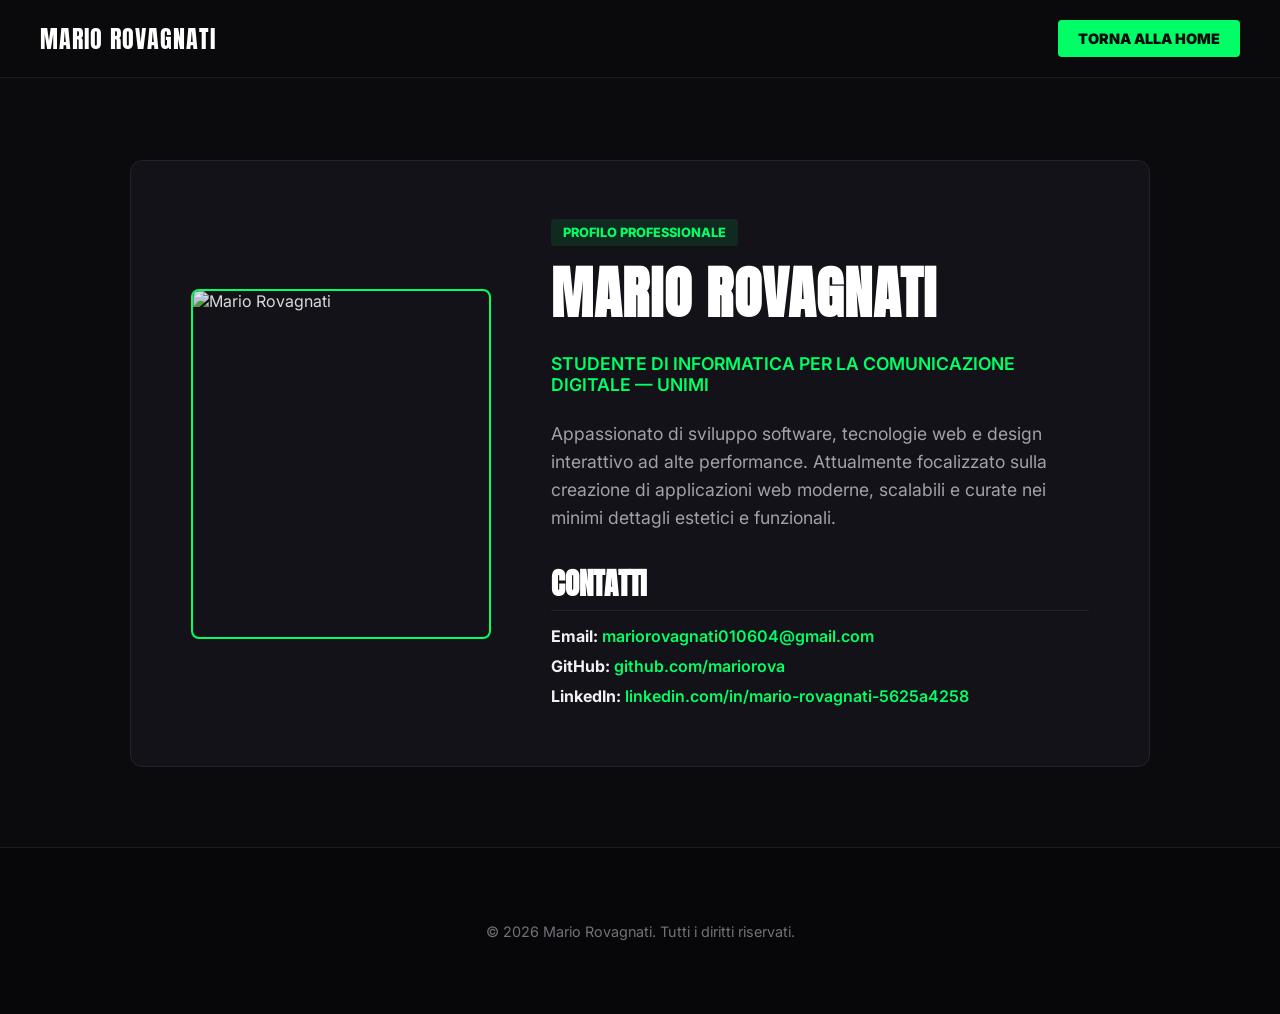
==== contatti.html @ 54898e25 "Aggiunta pagina contatti e CV dedicata" ====
<!DOCTYPE html>
<html lang="it">

<head>
    <meta charset="UTF-8">
    <meta name="viewport" content="width=device-width, initial-scale=1.0">
    <title>Mario Rovagnati — Chi Sono & Contatti</title>
    <link rel="stylesheet" href="style.css">
</head>

<body>

    <!-- Navbar fissa con il tasto per tornare alla Home -->
    <header class="nav-bar">
        <div class="logo">MARIO ROVAGNATI</div>
        <div class="nav-links">
            <a href="index.html" class="cta-btn">Torna alla Home</a>
        </div>
    </header>

    <!-- Sezione Profilo & CV -->
    <section class="contact-hero">
        <div class="profile-container">
            <!-- Inserisci qui il link della tua foto o il percorso (es. assets/mia-foto.jpg) -->
            <div class="profile-img-box">
                <img src="https://images.unsplash.com/photo-1534528741775-53994a69daeb?q=80&w=600&auto=format&fit=crop"
                    alt="Mario Rovagnati" class="profile-img">
            </div>

            <div class="profile-info-box">
                <span class="tag">Profilo Professionale</span>
                <h1>Mario Rovagnati</h1>
                <p class="subtitle">Studente di Informatica per la Comunicazione Digitale — UNIMI</p>

                <div class="bio-text">
                    <p>Appassionato di sviluppo software, tecnologie web e design interattivo ad alte performance.
                        Attualmente focalizzato sulla creazione di applicazioni web moderne, scalabili e curate nei
                        minimi dettagli estetici e funzionali.</p>
                </div>

                <div class="contact-details">
                    <h3>Contatti</h3>
                    <ul class="contact-list">
                        <li><strong>Email:</strong> <a
                                href="mailto:mariorovagnati010604@gmail.com">mariorovagnati010604@gmail.com</a></li>
                        <li><strong>GitHub:</strong> <a href="https://github.com/mariorova"
                                target="_blank">github.com/mariorova</a></li>
                        <li><strong>LinkedIn:</strong> <a href="https://linkedin.com/in/mario-rovagnati-5625a4258/"
                                target="_blank">linkedin.com/in/mario-rovagnati-5625a4258</a></li>
                    </ul>
                </div>
            </div>
        </div>
    </section>

    <!-- Footer -->
    <footer>
        <p>© 2026 Mario Rovagnati. Tutti i diritti riservati.</p>
    </footer>

</body>

</html>
---- style.css ----
@import url('https://fonts.googleapis.com/css2?family=Anton&family=Inter:wght@400;600;900&display=swap');

* {
    box-sizing: border-box;
}

body {
    font-family: 'Inter', sans-serif;
    background-color: #0b0b0e;
    color: #f1f1f3;
    margin: 0;
    padding: 0;
    overflow-x: hidden;
}

/* Navbar fissa in alto */
.nav-bar {
    display: flex;
    justify-content: space-between;
    align-items: center;
    padding: 20px 40px;
    background: rgba(11, 11, 14, 0.9);
    backdrop-filter: blur(10px);
    position: fixed;
    width: 100%;
    top: 0;
    z-index: 1000;
    border-bottom: 1px solid #1a1a22;
}

.logo {
    font-family: 'Anton', sans-serif;
    font-size: 1.5rem;
    letter-spacing: 1px;
    color: #ffffff;
}

.nav-links {
    display: flex;
    align-items: center;
    gap: 30px;
}

.nav-links a {
    color: #a1a1aa;
    text-decoration: none;
    font-weight: 600;
    font-size: 0.9rem;
    position: relative;
    transition: color 0.25s ease, transform 0.25s ease;
}

.nav-links a:hover {
    color: #00ff66 !important;
    transform: translateY(-2px);
}

.cta-btn {
    background-color: #00ff66;
    color: #0b0b0e !important;
    padding: 10px 20px;
    border-radius: 4px;
    font-weight: 900 !important;
    text-transform: uppercase;
    transition: background-color 0.2s ease, transform 0.2s ease, box-shadow 0.2s ease;
}

.cta-btn:hover {
    background-color: #ffffff;
    transform: scale(1.05);
    box-shadow: 0 0 15px rgba(0, 255, 102, 0.4);
}

/* Sezione Hero */
.hero {
    padding: 180px 40px 60px 40px;
    max-width: 1200px;
    margin: 0 auto;
    text-align: center;
    /* <-- QUESTO CENTRA TUTTO IL TESTO NELLA HERO (TITOLO E SCRITTA VERDE) */
}

.hero h1 {
    font-family: 'Anton', sans-serif;
    font-size: 5.5rem;
    line-height: 0.95;
    text-transform: uppercase;
    color: #ffffff;
    margin-bottom: 20px;
    letter-spacing: -1px;
}

.hero p {
    font-size: 1.3rem;
    color: #00ff66;
    font-weight: 600;
    text-transform: uppercase;
    letter-spacing: 1px;
    text-align: center;
    /* <-- Centra solo la scritta verde */
}

/* Sezione Immagine con contorno e transizione dezoom */
.image-scroll-section {
    max-width: 1200px;
    margin: 60px auto;
    padding: 0 40px;
    overflow: hidden;
}

.image-container {
    position: relative;
    border-radius: 12px;
    overflow: hidden;
    border: 2px solid #22222f;
    background-color: #121218;
    transform: scale(1.2);
    transition: transform 0.1s ease-out;
}

.contoured-image {
    width: 100%;
    height: 450px;
    object-fit: cover;
    display: block;
    filter: brightness(0.8);
}

.image-caption {
    position: absolute;
    bottom: 0;
    left: 0;
    width: 100%;
    padding: 40px;
    background: linear-gradient(0deg, rgba(11, 11, 14, 0.95) 0%, rgba(11, 11, 14, 0) 100%);
    text-align: center;
}

.magic-title {
    font-family: 'Anton', sans-serif;
    font-size: 2.8rem;
    color: #ffffff;
    text-transform: uppercase;
    margin: 0 0 10px 0;
    opacity: 0;
    transform: scale(0.8);
    transition: transform 0.1s ease-out, opacity 0.1s ease-out;
    letter-spacing: 1px;
}

.quote-author {
    color: #00ff66;
    font-size: 1rem;
    font-weight: 600;
    text-transform: uppercase;
    letter-spacing: 2px;
    margin: 0;
    opacity: 0.9;
}

/* Sezione Progetti */
.projects-section {
    max-width: 1200px;
    margin: 80px auto 40px auto;
    padding: 0 40px;
}

.projects-section h2 {
    font-family: 'Anton', sans-serif;
    font-size: 3rem;
    text-transform: uppercase;
    margin-bottom: 40px;
    border-bottom: 2px solid #1a1a22;
    padding-bottom: 15px;
}

/* Card Progetti con effetto zoom allo scroll */
.project-card {
    background-color: #121218;
    border: 1px solid #22222f;
    border-radius: 8px;
    padding: 40px;
    margin-bottom: 40px;
    transform: scale(0.85);
    opacity: 0.2;
    transition: transform 0.1s ease-out, opacity 0.2s ease-out, border-color 0.3s ease;
}

.project-card:hover {
    border-color: #00ff66;
}

.tag {
    background-color: rgba(0, 255, 102, 0.1);
    color: #00ff66;
    padding: 6px 12px;
    font-size: 0.8rem;
    font-weight: 800;
    text-transform: uppercase;
    border-radius: 4px;
}

.project-card h3 {
    font-size: 2rem;
    margin: 15px 0 10px 0;
    color: #fff;
}

.project-card p {
    color: #a1a1aa;
    font-size: 1.1rem;
    max-width: 800px;
    margin-bottom: 25px;
}

/* Contenitore flessibile per i link e pulsanti dentro la card */
.project-links {
    display: flex;
    align-items: center;
    gap: 25px;
    margin-top: 15px;
}

.link-arrow {
    color: #00ff66;
    text-decoration: none;
    font-weight: 800;
    text-transform: uppercase;
    letter-spacing: 1px;
    display: inline-block;
    transition: transform 0.25s ease, color 0.25s ease;
}

.link-arrow:hover {
    color: #ffffff !important;
    transform: translateX(5px);
}

/* Stato nascosto iniziale dell'anteprima video */
.hidden-preview {
    display: none !important;
}

/* Stile per il box video a comparsa */
.project-preview {
    width: 100%;
    height: 350px;
    border-radius: 6px;
    overflow: hidden;
    margin-bottom: 25px;
    border: 1px solid #22222f;
    background-color: #050507;
}

.project-preview video {
    width: 100%;
    height: 100%;
    object-fit: contain;
    /* Mostra l'intero video senza tagliarlo */
    display: block;
    background-color: #000000;
}

/* Stile per il pulsante "Visualizza Anteprima" */
.preview-btn {
    background: transparent;
    border: 1px solid #00ff66;
    color: #00ff66;
    padding: 8px 16px;
    font-family: 'Inter', sans-serif;
    font-weight: 800;
    font-size: 0.9rem;
    text-transform: uppercase;
    letter-spacing: 1px;
    border-radius: 4px;
    cursor: pointer;
    transition: all 0.25s ease;
}

.preview-btn:hover {
    background-color: #00ff66;
    color: #0b0b0e;
    transform: translateY(-2px);
    box-shadow: 0 0 15px rgba(0, 255, 102, 0.3);
}

/* Footer */
footer {
    text-align: center;
    padding: 60px;
    background-color: #070709;
    border-top: 1px solid #1a1a22;
    color: #71717a;
    font-size: 0.9rem;
}

footer a {
    color: #00ff66;
    text-decoration: none;
    transition: color 0.25s ease, transform 0.25s ease;
}

footer a:hover {
    color: #ffffff !important;
    transform: translateY(-2px);
}

/* Stile per il menu a tendina nella Navbar */
.menu-container {
    position: relative;
}

/* Pulsante icona menu (stile hamburger moderno) */
.menu-icon-btn {
    background: #121218;
    border: 1px solid #22222f;
    border-radius: 6px;
    width: 45px;
    height: 45px;
    display: flex;
    flex-direction: column;
    justify-content: center;
    align-items: center;
    gap: 6px;
    cursor: pointer;
    transition: all 0.25s ease;
}

.menu-icon-btn span {
    display: block;
    width: 20px;
    height: 2px;
    background-color: #ffffff;
    transition: background-color 0.25s ease;
}

.menu-icon-btn:hover {
    border-color: #00ff66;
}

.menu-icon-btn:hover span {
    background-color: #00ff66;
}

/* Box a tendina nascosto di default */
.dropdown-menu {
    position: absolute;
    top: 55px;
    right: 0;
    background-color: #121218;
    border: 1px solid #22222f;
    border-radius: 8px;
    padding: 15px;
    display: flex;
    flex-direction: column;
    gap: 12px;
    min-width: 200px;
    box-shadow: 0 10px 30px rgba(0, 0, 0, 0.5);
    opacity: 0;
    visibility: hidden;
    transform: translateY(-10px);
    transition: all 0.25s cubic-bezier(0.16, 1, 0.3, 1);
    z-index: 1100;
}

/* Classe attivata via JavaScript per mostrare il menu */
.dropdown-menu.show {
    opacity: 1;
    visibility: visible;
    transform: translateY(0);
}

/* Pulsanti all'interno del menu a tendina */
.menu-item-btn {
    background: #0b0b0e;
    border: 1px solid #22222f;
    color: #ffffff !important;
    padding: 10px 15px;
    text-align: center;
    font-size: 0.9rem;
    font-weight: 700;
    text-transform: uppercase;
    letter-spacing: 1px;
    border-radius: 4px;
    text-decoration: none;
    transition: all 0.25s ease;
    display: block;
}

.menu-item-btn:hover {
    background-color: #00ff66;
    color: #0b0b0e !important;
    border-color: #00ff66;
}

/* Specifico per il pulsante Contattami nel menu */
.cta-menu-btn {
    background-color: #00ff66;
    color: #0b0b0e !important;
    border-color: #00ff66;
}

.cta-menu-btn:hover {
    background-color: #ffffff;
    border-color: #ffffff;
}

/* Stili specifici per la pagina Contatti / CV */
.contact-hero {
    padding: 160px 40px 80px 40px;
    max-width: 1100px;
    margin: 0 auto;
}

.profile-container {
    display: flex;
    gap: 60px;
    align-items: center;
    background-color: #121218;
    border: 1px solid #22222f;
    border-radius: 12px;
    padding: 60px;
}

.profile-img-box {
    flex-shrink: 0;
    width: 300px;
    height: 350px;
    border-radius: 8px;
    overflow: hidden;
    border: 2px solid #00ff66;
}

.profile-img {
    width: 100%;
    height: 100%;
    object-fit: cover;
    filter: brightness(0.9);
}

.profile-info-box h1 {
    font-family: 'Anton', sans-serif;
    font-size: 3.5rem;
    text-transform: uppercase;
    color: #ffffff;
    margin: 10px 0 5px 0;
    letter-spacing: 1px;
}

.profile-info-box .subtitle {
    font-size: 1.1rem;
    color: #00ff66;
    font-weight: 600;
    text-transform: uppercase;
    margin-bottom: 25px;
}

.bio-text p {
    color: #a1a1aa;
    font-size: 1.1rem;
    line-height: 1.6;
    margin-bottom: 30px;
}

.contact-details h3 {
    font-family: 'Anton', sans-serif;
    font-size: 1.8rem;
    text-transform: uppercase;
    color: #ffffff;
    margin-bottom: 15px;
    border-bottom: 1px solid #22222f;
    padding-bottom: 5px;
}

.contact-list {
    list-style: none;
    padding: 0;
    margin: 0;
    display: flex;
    flex-direction: column;
    gap: 10px;
}

.contact-list li {
    color: #f1f1f3;
    font-size: 1rem;
}

.contact-list a {
    color: #00ff66;
    text-decoration: none;
    font-weight: 600;
    transition: color 0.2s ease;
}

.contact-list a:hover {
    color: #ffffff;
    text-decoration: underline;
}

/* Responsive per schermi piccoli */
@media (max-width: 768px) {
    .profile-container {
        flex-direction: column;
        padding: 30px;
        text-align: center;
    }

    .profile-img-box {
        width: 100%;
        height: 300px;
    }

    .contact-list {
        align-items: center;
    }
}
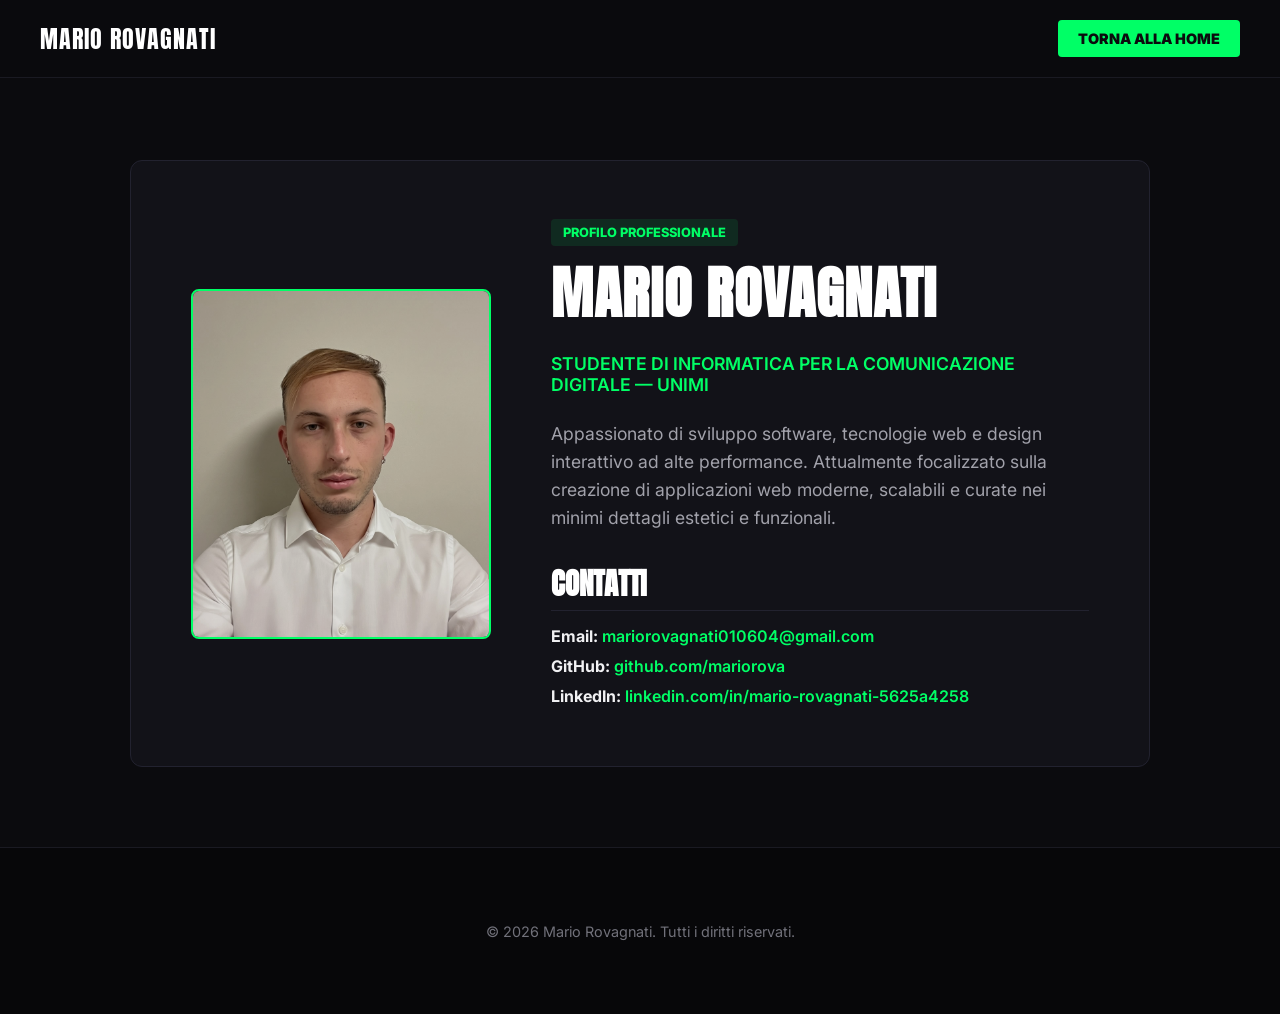
==== commit e3c67426: "Aggiornata immagine di profilo con immProfilo.jpeg dalla cartella assets" ====
--- a/contatti.html
+++ b/contatti.html
@@ -21,10 +21,9 @@
     <!-- Sezione Profilo & CV -->
     <section class="contact-hero">
         <div class="profile-container">
-            <!-- Inserisci qui il link della tua foto o il percorso (es. assets/mia-foto.jpg) -->
+            <!-- Immagine di profilo presa dalla cartella assets -->
             <div class="profile-img-box">
-                <img src="https://images.unsplash.com/photo-1534528741775-53994a69daeb?q=80&w=600&auto=format&fit=crop"
-                    alt="Mario Rovagnati" class="profile-img">
+                <img src="assets/immProfilo.jpeg" alt="Mario Rovagnati" class="profile-img">
             </div>
 
             <div class="profile-info-box">
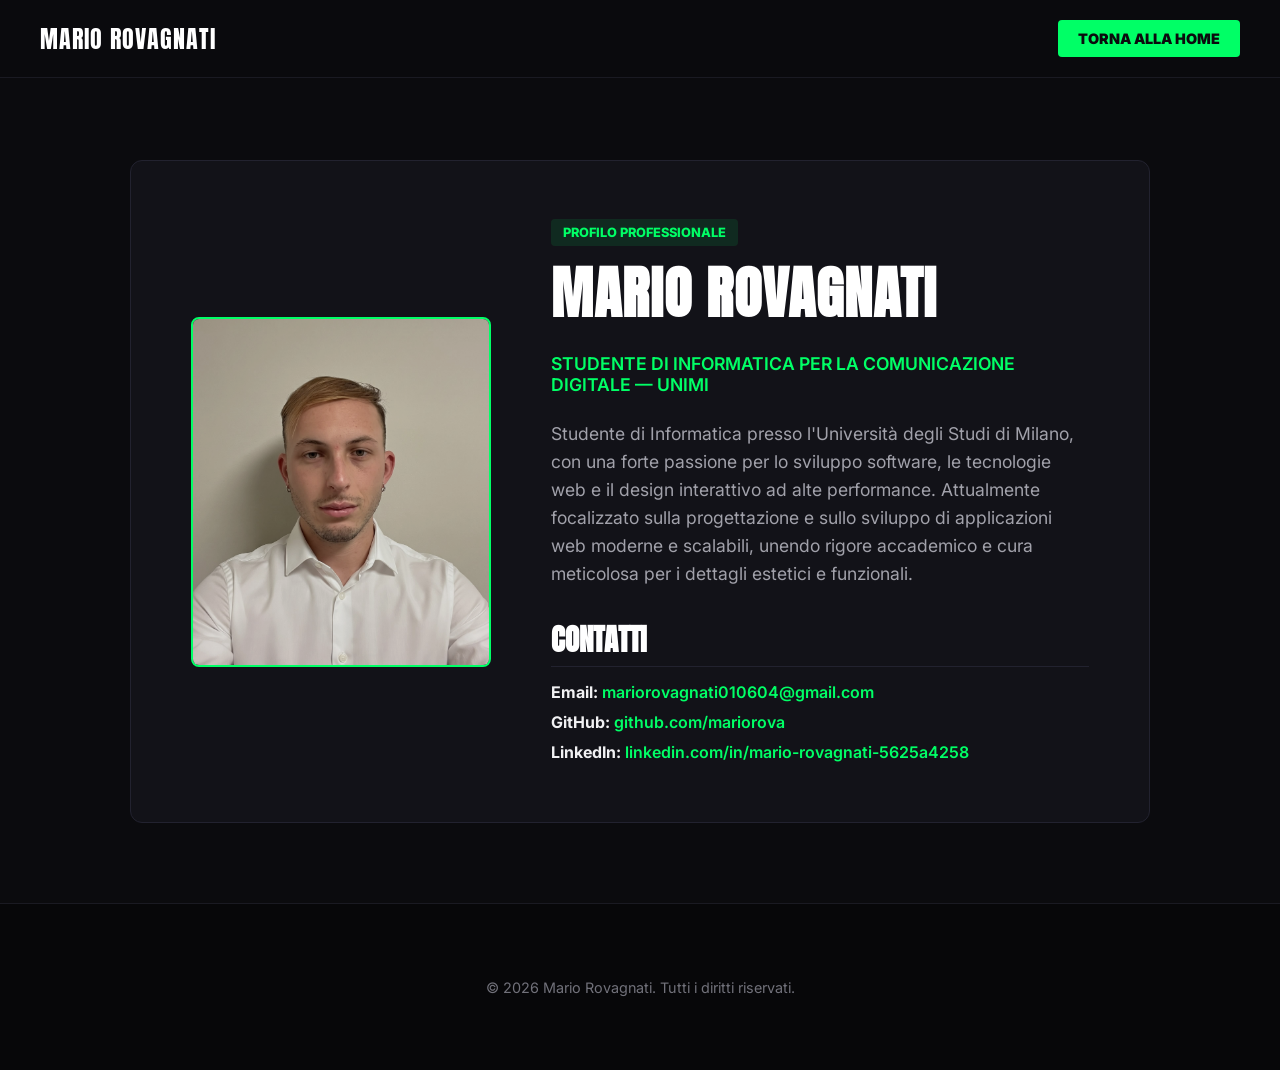
==== commit 808f1e24: "Aggiornata la bio della pagina contatti con un taglio universitario e professionale" ====
--- a/contatti.html
+++ b/contatti.html
@@ -32,9 +32,10 @@
                 <p class="subtitle">Studente di Informatica per la Comunicazione Digitale — UNIMI</p>
 
                 <div class="bio-text">
-                    <p>Appassionato di sviluppo software, tecnologie web e design interattivo ad alte performance.
-                        Attualmente focalizzato sulla creazione di applicazioni web moderne, scalabili e curate nei
-                        minimi dettagli estetici e funzionali.</p>
+                    <p>Studente di Informatica presso l'Università degli Studi di Milano, con una forte passione per lo
+                        sviluppo software, le tecnologie web e il design interattivo ad alte performance. Attualmente
+                        focalizzato sulla progettazione e sullo sviluppo di applicazioni web moderne e scalabili, unendo
+                        rigore accademico e cura meticolosa per i dettagli estetici e funzionali.</p>
                 </div>
 
                 <div class="contact-details">
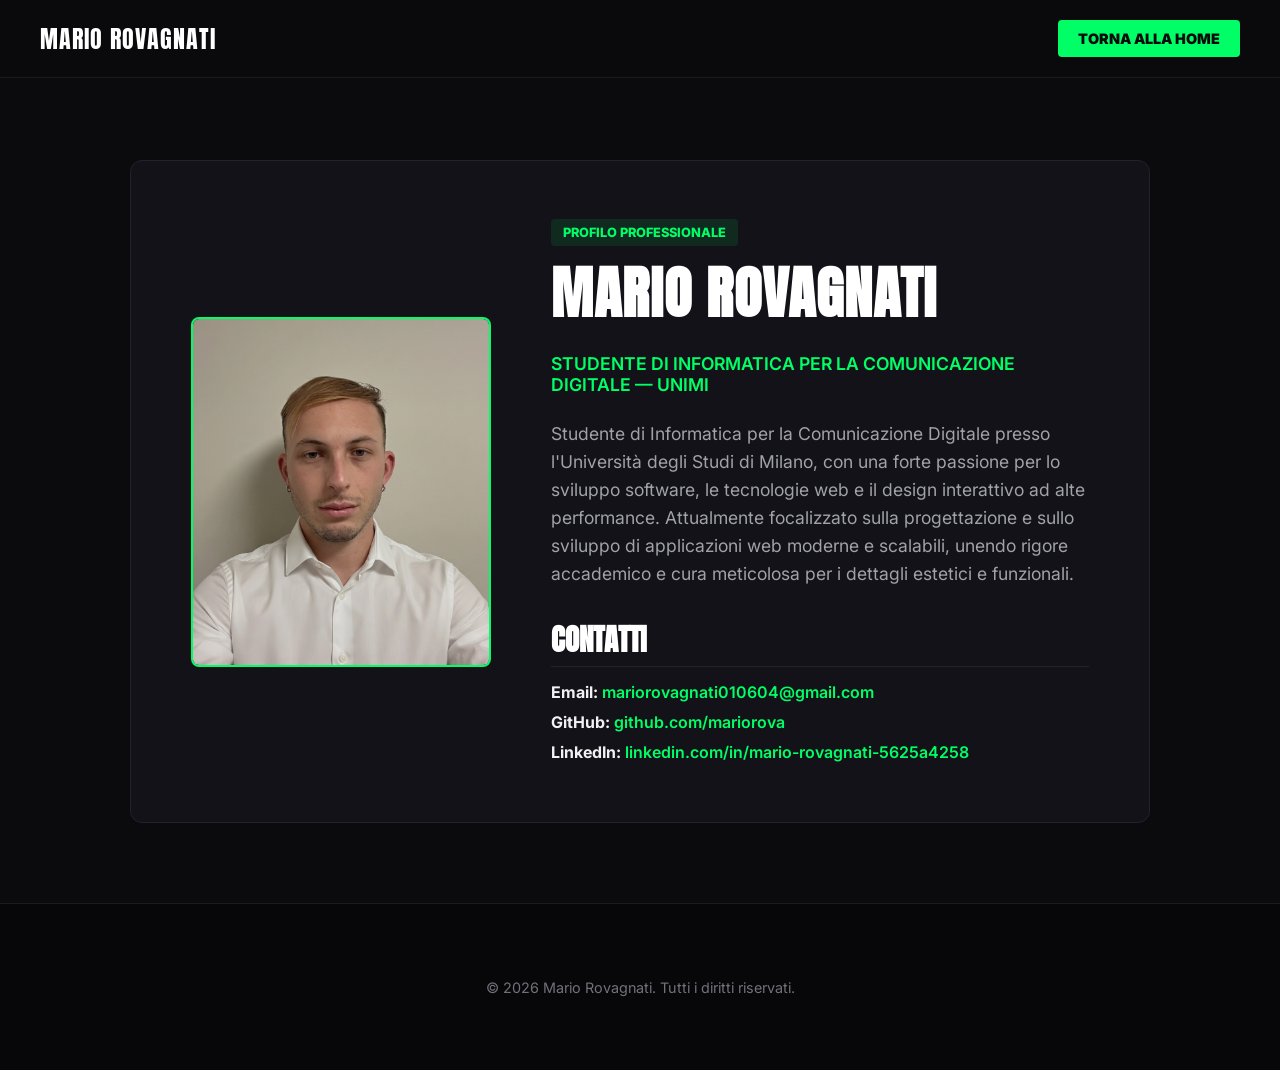
==== commit aca6a30c: "Aggiornata la bio della pagina contatti con un taglio universitario e professionale" ====
--- a/contatti.html
+++ b/contatti.html
@@ -32,7 +32,8 @@
                 <p class="subtitle">Studente di Informatica per la Comunicazione Digitale — UNIMI</p>
 
                 <div class="bio-text">
-                    <p>Studente di Informatica presso l'Università degli Studi di Milano, con una forte passione per lo
+                    <p>Studente di Informatica per la Comunicazione Digitale presso l'Università degli Studi di Milano,
+                        con una forte passione per lo
                         sviluppo software, le tecnologie web e il design interattivo ad alte performance. Attualmente
                         focalizzato sulla progettazione e sullo sviluppo di applicazioni web moderne e scalabili, unendo
                         rigore accademico e cura meticolosa per i dettagli estetici e funzionali.</p>
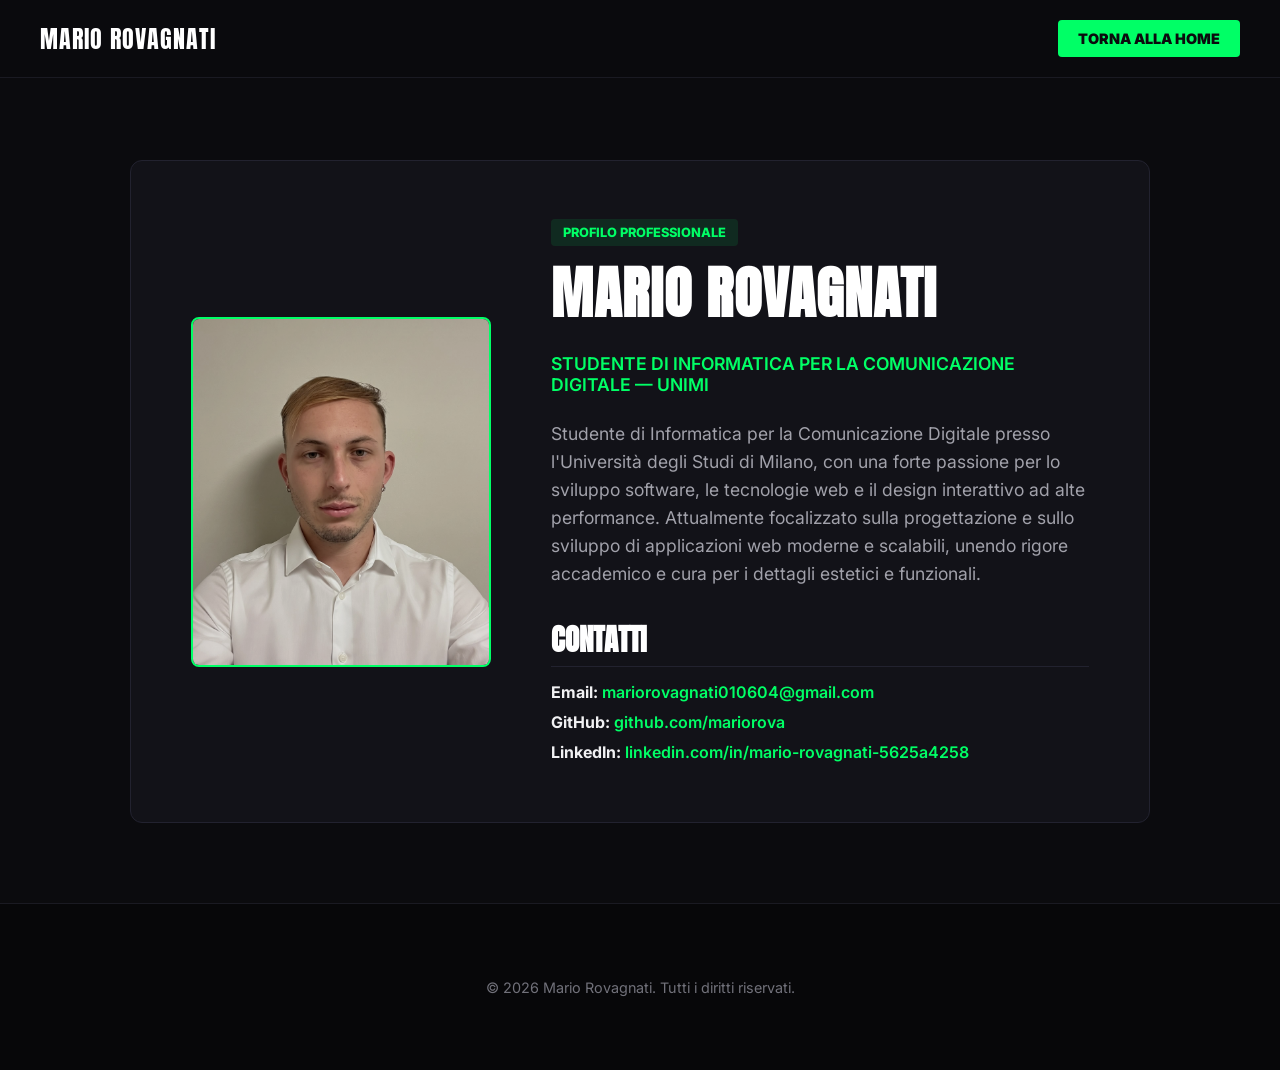
==== commit fe2ba746: "Aggiornata la bio della pagina contatti con un taglio universitario e professionale" ====
--- a/contatti.html
+++ b/contatti.html
@@ -36,7 +36,7 @@
                         con una forte passione per lo
                         sviluppo software, le tecnologie web e il design interattivo ad alte performance. Attualmente
                         focalizzato sulla progettazione e sullo sviluppo di applicazioni web moderne e scalabili, unendo
-                        rigore accademico e cura meticolosa per i dettagli estetici e funzionali.</p>
+                        rigore accademico e cura per i dettagli estetici e funzionali.</p>
                 </div>
 
                 <div class="contact-details">
